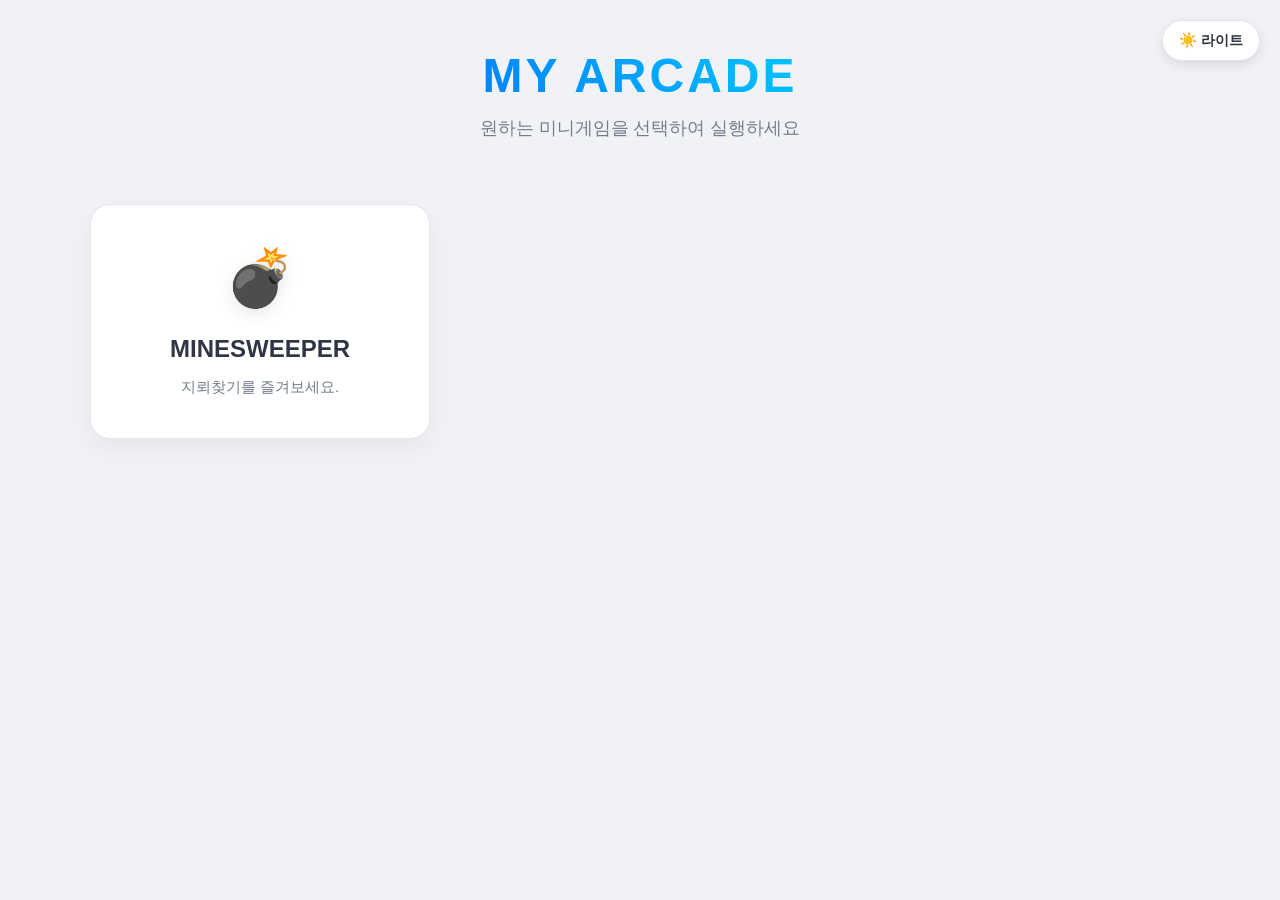
==== index.html @ b4081a58 "Add files via upload" ====
<!DOCTYPE html>
<html lang="ko">
<head>
    <meta charset="UTF-8">
    <meta name="viewport" content="width=device-width, initial-scale=1.0">
    <title>My Arcade Center</title>
    <style>
        /* 모든 요소에 부드러운 테마 전환 트랜지션 적용 */
        * {
            margin: 0;
            padding: 0;
            box-sizing: border-box;
            transition: background-color 0.3s ease, color 0.3s ease, border-color 0.3s ease, box-shadow 0.3s ease, transform 0.2s ease;
        }

        /* -----------------------------------------
           1. 라이트 네온 테마 변수
        ----------------------------------------- */
        :root {
            --bg-color: #f1f2f6;
            --text-color: #2f3542;
            --sub-text: #747d8c;
            --panel-bg: rgba(255, 255, 255, 0.85);
            --card-bg: #ffffff;
            --card-border: #e4e7eb;
            --neon-accent: #0081ff;
            --neon-glow: rgba(0, 129, 255, 0.25);
            --title-gradient: linear-gradient(45deg, #0081ff, #00c6ff);
            --theme-btn-bg: #ffffff;
        }

        /* -----------------------------------------
           2. 다크 네온 테마 변수 (기본값 추천)
        ----------------------------------------- */
        html.dark-theme {
            --bg-color: #0b0f19;
            --text-color: #ffffff;
            --sub-text: #94a3b8;
            --panel-bg: rgba(22, 31, 48, 0.5);
            --card-bg: #111827;
            --card-border: #1f2937;
            --neon-accent: #00f2fe;
            --neon-glow: rgba(0, 242, 254, 0.4);
            --title-gradient: linear-gradient(45deg, #00f2fe, #4facfe);
            --theme-btn-bg: #1f2937;
        }

        body {
            font-family: -apple-system, BlinkMacSystemFont, 'Segoe UI', Roboto, sans-serif;
            background-color: var(--bg-color);
            color: var(--text-color);
            min-height: 100vh;
            display: flex;
            flex-direction: column;
            align-items: center;
            padding: 3rem 1.5rem;
            position: relative;
        }

        /* 우측 상단 수동 테마 조절 토글 버튼 */
        #theme-toggle {
            position: absolute;
            top: 20px;
            right: 20px;
            background: var(--theme-btn-bg);
            border: 1px solid var(--card-border);
            color: var(--text-color);
            padding: 10px 16px;
            border-radius: 30px;
            cursor: pointer;
            font-size: 0.9rem;
            font-weight: bold;
            box-shadow: 0 4px 12px rgba(0,0,0,0.1);
            display: flex;
            align-items: center;
            gap: 8px;
            z-index: 10;
        }
        #theme-toggle:hover {
            transform: translateY(-2px);
        }

        header {
            text-align: center;
            margin-bottom: 4rem;
        }

        header h1 {
            font-size: 3rem;
            font-weight: 900;
            letter-spacing: 3px;
            background: var(--title-gradient);
            -webkit-background-clip: text;
            -webkit-text-fill-color: transparent;
            margin-bottom: 0.8rem;
            text-transform: uppercase;
        }

        header p {
            color: var(--sub-text);
            font-size: 1.1rem;
            font-weight: 500;
        }

        /* 게임 선택 카드 그리드 컨테이너 */
        .game-container {
            display: grid;
            grid-template-columns: repeat(auto-fill, minmax(280px, 1fr));
            gap: 2.5rem;
            width: 100%;
            max-width: 1100px;
        }

        /* 게임 카드 프리미엄 디자인 */
        .game-card {
            background: var(--card-bg);
            border: 1px solid var(--card-border);
            border-radius: 20px;
            padding: 2.5rem 2rem;
            text-align: center;
            text-decoration: none;
            color: var(--text-color);
            display: flex;
            flex-direction: column;
            align-items: center;
            box-shadow: 0 10px 25px rgba(0, 0, 0, 0.05);
            cursor: pointer;
            position: relative;
            overflow: hidden;
        }

        /* 카드 마우스 호버 화려한 이펙트 */
        .game-card:hover {
            transform: translateY(-8px);
            border-color: var(--neon-accent);
            box-shadow: 0 15px 35px var(--neon-glow);
        }

        /* 호버 시 내부 아이콘 애니메이션 */
        .game-card:hover .game-icon {
            transform: scale(1.15) rotate(5deg);
        }

        .game-icon {
            font-size: 3.5rem;
            margin-bottom: 1.5rem;
            transition: transform 0.3s ease;
            filter: drop-shadow(0 4px 8px rgba(0,0,0,0.1));
        }

        .game-title {
            font-size: 1.5rem;
            font-weight: 800;
            margin-bottom: 0.8rem;
        }

        .game-desc {
            font-size: 0.95rem;
            color: var(--sub-text);
            line-height: 1.5;
            word-break: keep-all;
        }

        /* 장식용 네온 바텀 라인 */
        .game-card::after {
            content: '';
            position: absolute;
            bottom: 0;
            left: 0;
            width: 100%;
            height: 4px;
            background: var(--title-gradient);
            opacity: 0;
            transition: opacity 0.3s ease;
        }
        .game-card:hover::after {
            opacity: 1;
        }
    </style>
</head>
<body>

    <!-- 상단 테마 토글 버튼 -->
    <button id="theme-toggle" onclick="toggleTheme()">☀️ 라이트</button>

    <header>
        <h1>My Arcade</h1>
        <p>원하는 미니게임을 선택하여 실행하세요</p>
    </header>

    <!-- 게임 카드가 정렬되는 본문 그리드 영역 -->
    <main class="game-container">
        
        <!-- 1. 지뢰찾기 게임 카드 (제공하신 폴더 링크 세팅) -->
        <a href="games/minesweeper/minesweeper.html" class="game-card">
            <div class="game-icon">💣</div>
            <div class="game-title">MINESWEEPER</div>
            <div class="game-desc">지뢰찾기를 즐겨보세요.</div>
        </a>

        <!-- 2. 추후 추가될 다른 게임 예시 (주석을 풀거나 복사해서 확장하세요) -->
        <!--
        <a href="games/tetris/tetris.html" class="game-card">
            <div class="game-icon">🧱</div>
            <div class="game-title">TETRIS PRO</div>
            <div class="game-desc">낙하하는 블록들을 빈틈없이 조립하여 한 번에 라인을 클리어하세요!</div>
        </a>
        -->

    </main>

    <script>
        const themeToggleBtn = document.getElementById('theme-toggle');

        /* -----------------------------------------
           🌗 지뢰찾기에서 적용된 수동/자동 테마 관리 이식
        ----------------------------------------- */
        function initTheme() {
            // 1. 이전에 브라우저에 저장된 테마 쿠키가 있는지 확인
            const savedTheme = localStorage.getItem('arcade-theme');
            
            if (savedTheme) {
                if (savedTheme === 'dark') {
                    document.documentElement.classList.add('dark-theme');
                    themeToggleBtn.innerText = '🌙 다크';
                } else {
                    document.documentElement.classList.remove('dark-theme');
                    themeToggleBtn.innerText = '☀️ 라이트';
                }
            } else {
                // 2. 저장된 값이 없다면 유저의 운영체제(윈도우/맥/모바일) 시스템 테마 감지
                const prefersDark = window.matchMedia('(prefers-color-scheme: dark)').matches;
                if (prefersDark) {
                    document.documentElement.classList.add('dark-theme');
                    themeToggleBtn.innerText = '🌙 다크';
                } else {
                    document.documentElement.classList.remove('dark-theme');
                    themeToggleBtn.innerText = '☀️ 라이트';
                }
            }
        }

        // 버튼을 누를 때마다 실행되는 테마 토글 함수
        function toggleTheme() {
            const isDark = document.documentElement.classList.toggle('dark-theme');
            if (isDark) {
                themeToggleBtn.innerText = '🌙 다크';
                localStorage.setItem('arcade-theme', 'dark');
            } else {
                themeToggleBtn.innerText = '☀️ 라이트';
                localStorage.setItem('arcade-theme', 'light');
            }
        }

        // 웹페이지 로드 시 테마 초기화 진행
        initTheme();
    </script>
</body>
</html>
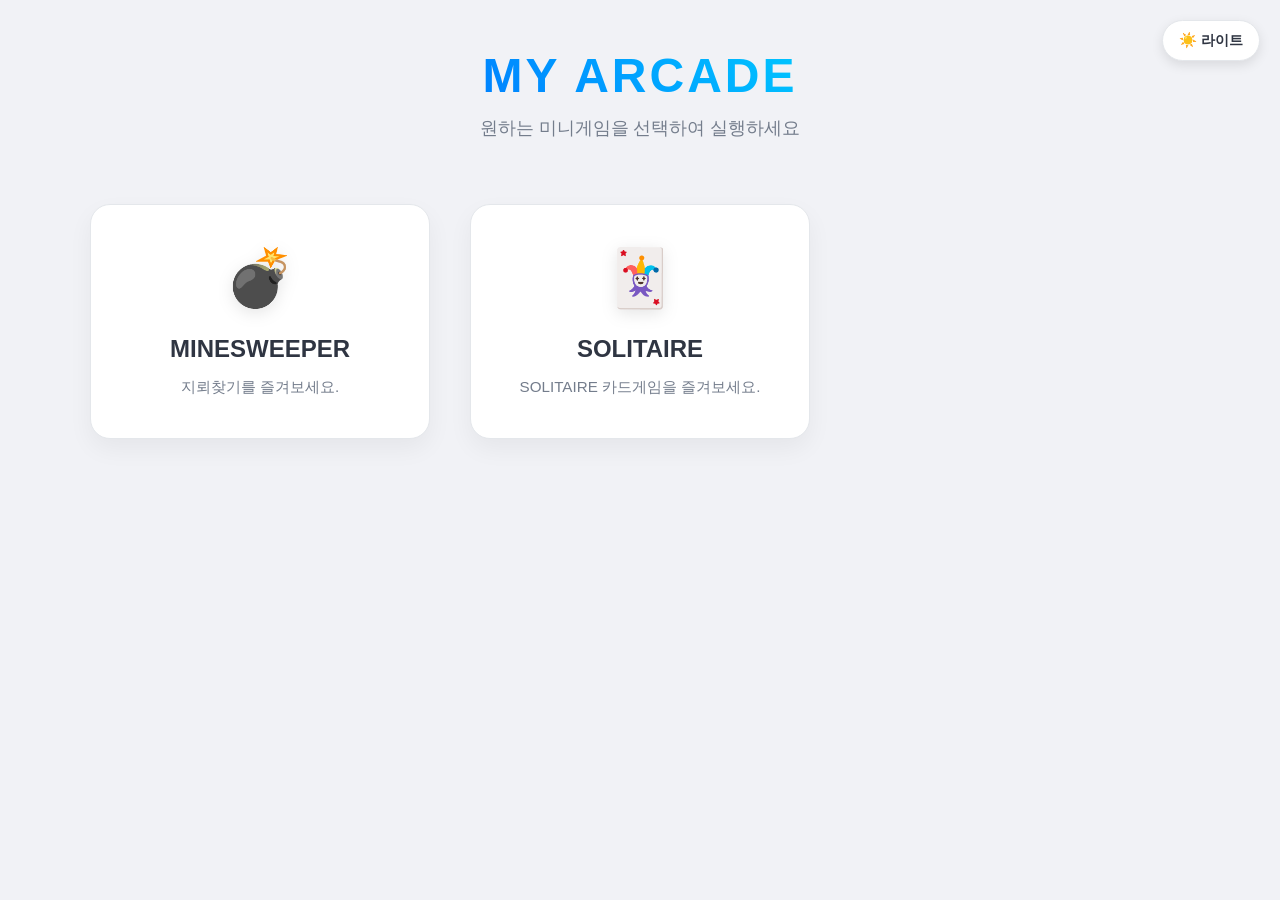
==== commit 706bbd64: "솔리테어 추가" ====
--- a/index.html
+++ b/index.html
@@ -196,6 +196,12 @@
             <div class="game-icon">💣</div>
             <div class="game-title">MINESWEEPER</div>
             <div class="game-desc">지뢰찾기를 즐겨보세요.</div>
+        </a>
+
+        <a href="games/solitaire/solitaire.html" class="game-card">
+            <div class="game-icon">🃏</div>
+            <div class="game-title">SOLITAIRE</div>
+            <div class="game-desc">SOLITAIRE 카드게임을 즐겨보세요.</div>
         </a>
 
         <!-- 2. 추후 추가될 다른 게임 예시 (주석을 풀거나 복사해서 확장하세요) -->
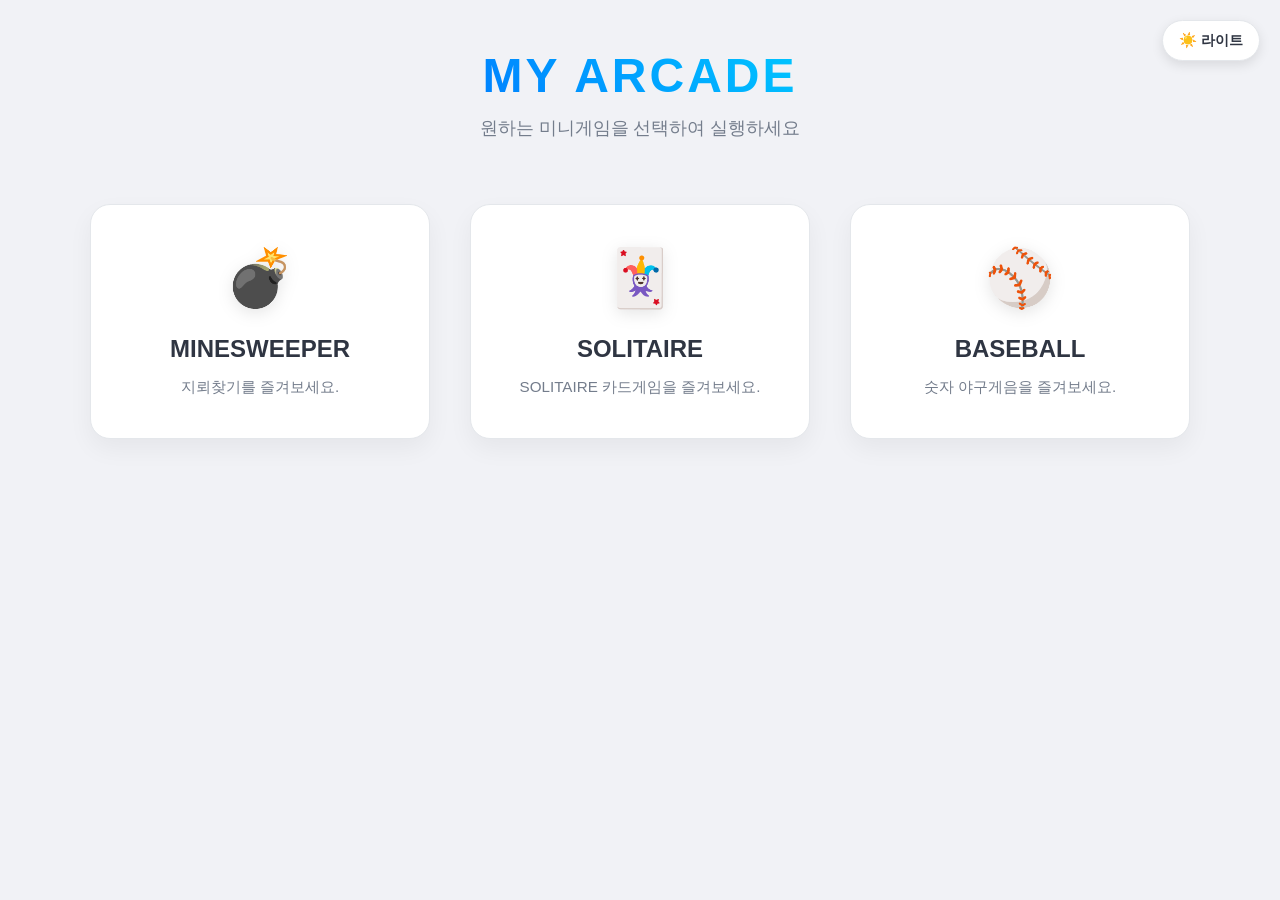
==== commit 3de0b540: "숫자야구게임 링크 추가" ====
--- a/index.html
+++ b/index.html
@@ -202,6 +202,12 @@
             <div class="game-icon">🃏</div>
             <div class="game-title">SOLITAIRE</div>
             <div class="game-desc">SOLITAIRE 카드게임을 즐겨보세요.</div>
+        </a>
+
+        <a href="games/baseball/baseball.html" class="game-card">
+            <div class="game-icon">⚾</div>
+            <div class="game-title">BASEBALL</div>
+            <div class="game-desc">숫자 야구게음을 즐겨보세요.</div>
         </a>
 
         <!-- 2. 추후 추가될 다른 게임 예시 (주석을 풀거나 복사해서 확장하세요) -->
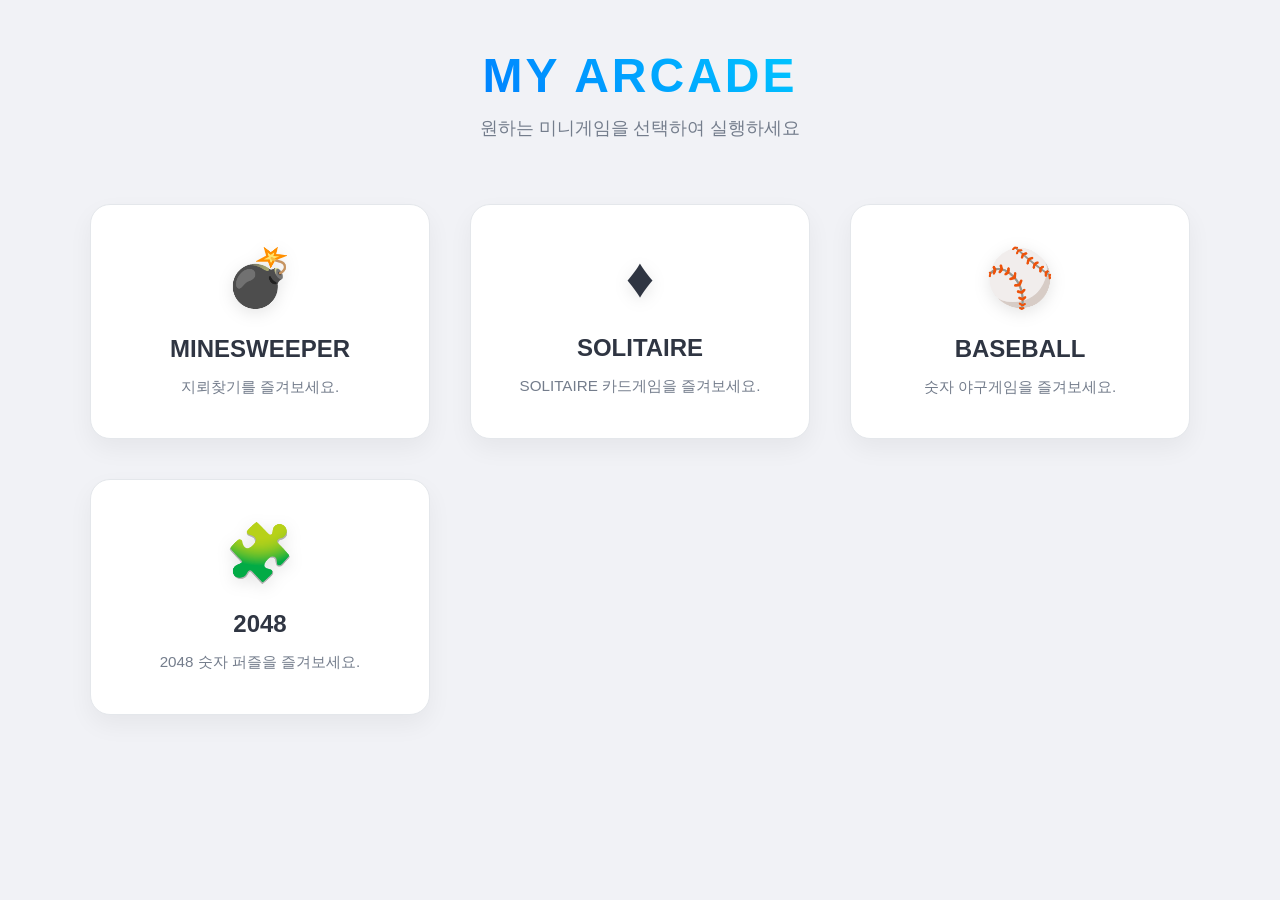
==== commit 70ce20cd: "홈 이동 기능 추가" ====
--- a/index.html
+++ b/index.html
@@ -5,7 +5,7 @@
     <meta name="viewport" content="width=device-width, initial-scale=1.0">
     <title>My Arcade Center</title>
     <style>
-        /* 모든 요소에 부드러운 테마 전환 트랜지션 적용 */
+        /* 모든 요소에 부드러운 전환 트랜지션 적용 */
         * {
             margin: 0;
             padding: 0;
@@ -14,7 +14,7 @@
         }
 
         /* -----------------------------------------
-           1. 라이트 네온 테마 변수
+           1. 라이트 네온 테마 변수 고정
         ----------------------------------------- */
         :root {
             --bg-color: #f1f2f6;
@@ -26,23 +26,6 @@
             --neon-accent: #0081ff;
             --neon-glow: rgba(0, 129, 255, 0.25);
             --title-gradient: linear-gradient(45deg, #0081ff, #00c6ff);
-            --theme-btn-bg: #ffffff;
-        }
-
-        /* -----------------------------------------
-           2. 다크 네온 테마 변수 (기본값 추천)
-        ----------------------------------------- */
-        html.dark-theme {
-            --bg-color: #0b0f19;
-            --text-color: #ffffff;
-            --sub-text: #94a3b8;
-            --panel-bg: rgba(22, 31, 48, 0.5);
-            --card-bg: #111827;
-            --card-border: #1f2937;
-            --neon-accent: #00f2fe;
-            --neon-glow: rgba(0, 242, 254, 0.4);
-            --title-gradient: linear-gradient(45deg, #00f2fe, #4facfe);
-            --theme-btn-bg: #1f2937;
         }
 
         body {
@@ -55,29 +38,6 @@
             align-items: center;
             padding: 3rem 1.5rem;
             position: relative;
-        }
-
-        /* 우측 상단 수동 테마 조절 토글 버튼 */
-        #theme-toggle {
-            position: absolute;
-            top: 20px;
-            right: 20px;
-            background: var(--theme-btn-bg);
-            border: 1px solid var(--card-border);
-            color: var(--text-color);
-            padding: 10px 16px;
-            border-radius: 30px;
-            cursor: pointer;
-            font-size: 0.9rem;
-            font-weight: bold;
-            box-shadow: 0 4px 12px rgba(0,0,0,0.1);
-            display: flex;
-            align-items: center;
-            gap: 8px;
-            z-index: 10;
-        }
-        #theme-toggle:hover {
-            transform: translateY(-2px);
         }
 
         header {
@@ -111,15 +71,15 @@
             max-width: 1100px;
         }
 
-        /* 게임 카드 프리미엄 디자인 */
+        /* 게임 카드 프리미엄 디자인 및 a 태그 스타일 초기화 */
         .game-card {
             background: var(--card-bg);
             border: 1px solid var(--card-border);
             border-radius: 20px;
             padding: 2.5rem 2rem;
             text-align: center;
-            text-decoration: none;
-            color: var(--text-color);
+            text-decoration: none; /* 링크 밑줄 제거 */
+            color: var(--text-color);   /* 파란 글씨 색상 초기화 */
             display: flex;
             flex-direction: column;
             align-items: center;
@@ -173,15 +133,13 @@
             opacity: 0;
             transition: opacity 0.3s ease;
         }
+        
         .game-card:hover::after {
             opacity: 1;
         }
     </style>
 </head>
 <body>
-
-    <!-- 상단 테마 토글 버튼 -->
-    <button id="theme-toggle" onclick="toggleTheme()">☀️ 라이트</button>
 
     <header>
         <h1>My Arcade</h1>
@@ -191,81 +149,35 @@
     <!-- 게임 카드가 정렬되는 본문 그리드 영역 -->
     <main class="game-container">
         
-        <!-- 1. 지뢰찾기 게임 카드 (제공하신 폴더 링크 세팅) -->
+        <!-- 1. 지뢰찾기 게임 카드 -->
         <a href="games/minesweeper/minesweeper.html" class="game-card">
             <div class="game-icon">💣</div>
             <div class="game-title">MINESWEEPER</div>
             <div class="game-desc">지뢰찾기를 즐겨보세요.</div>
         </a>
 
+        <!-- 2. 솔리테어 게임 카드 -->
         <a href="games/solitaire/solitaire.html" class="game-card">
-            <div class="game-icon">🃏</div>
+            <div class="game-icon">♦️</div>
             <div class="game-title">SOLITAIRE</div>
             <div class="game-desc">SOLITAIRE 카드게임을 즐겨보세요.</div>
         </a>
 
+        <!-- 3. 숫자 야구 게임 카드 -->
         <a href="games/baseball/baseball.html" class="game-card">
             <div class="game-icon">⚾</div>
             <div class="game-title">BASEBALL</div>
-            <div class="game-desc">숫자 야구게음을 즐겨보세요.</div>
+            <div class="game-desc">숫자 야구게임을 즐겨보세요.</div>
         </a>
 
-        <!-- 2. 추후 추가될 다른 게임 예시 (주석을 풀거나 복사해서 확장하세요) -->
-        <!--
-        <a href="games/tetris/tetris.html" class="game-card">
-            <div class="game-icon">🧱</div>
-            <div class="game-title">TETRIS PRO</div>
-            <div class="game-desc">낙하하는 블록들을 빈틈없이 조립하여 한 번에 라인을 클리어하세요!</div>
+        <!-- 4. 2048 게임 카드 -->
+        <a href="games/num_2048/num_2048.html" class="game-card">
+            <div class="game-icon">🧩</div>
+            <div class="game-title">2048</div>
+            <div class="game-desc">2048 숫자 퍼즐을 즐겨보세요.</div>
         </a>
-        -->
 
     </main>
 
-    <script>
-        const themeToggleBtn = document.getElementById('theme-toggle');
-
-        /* -----------------------------------------
-           🌗 지뢰찾기에서 적용된 수동/자동 테마 관리 이식
-        ----------------------------------------- */
-        function initTheme() {
-            // 1. 이전에 브라우저에 저장된 테마 쿠키가 있는지 확인
-            const savedTheme = localStorage.getItem('arcade-theme');
-            
-            if (savedTheme) {
-                if (savedTheme === 'dark') {
-                    document.documentElement.classList.add('dark-theme');
-                    themeToggleBtn.innerText = '🌙 다크';
-                } else {
-                    document.documentElement.classList.remove('dark-theme');
-                    themeToggleBtn.innerText = '☀️ 라이트';
-                }
-            } else {
-                // 2. 저장된 값이 없다면 유저의 운영체제(윈도우/맥/모바일) 시스템 테마 감지
-                const prefersDark = window.matchMedia('(prefers-color-scheme: dark)').matches;
-                if (prefersDark) {
-                    document.documentElement.classList.add('dark-theme');
-                    themeToggleBtn.innerText = '🌙 다크';
-                } else {
-                    document.documentElement.classList.remove('dark-theme');
-                    themeToggleBtn.innerText = '☀️ 라이트';
-                }
-            }
-        }
-
-        // 버튼을 누를 때마다 실행되는 테마 토글 함수
-        function toggleTheme() {
-            const isDark = document.documentElement.classList.toggle('dark-theme');
-            if (isDark) {
-                themeToggleBtn.innerText = '🌙 다크';
-                localStorage.setItem('arcade-theme', 'dark');
-            } else {
-                themeToggleBtn.innerText = '☀️ 라이트';
-                localStorage.setItem('arcade-theme', 'light');
-            }
-        }
-
-        // 웹페이지 로드 시 테마 초기화 진행
-        initTheme();
-    </script>
 </body>
 </html>
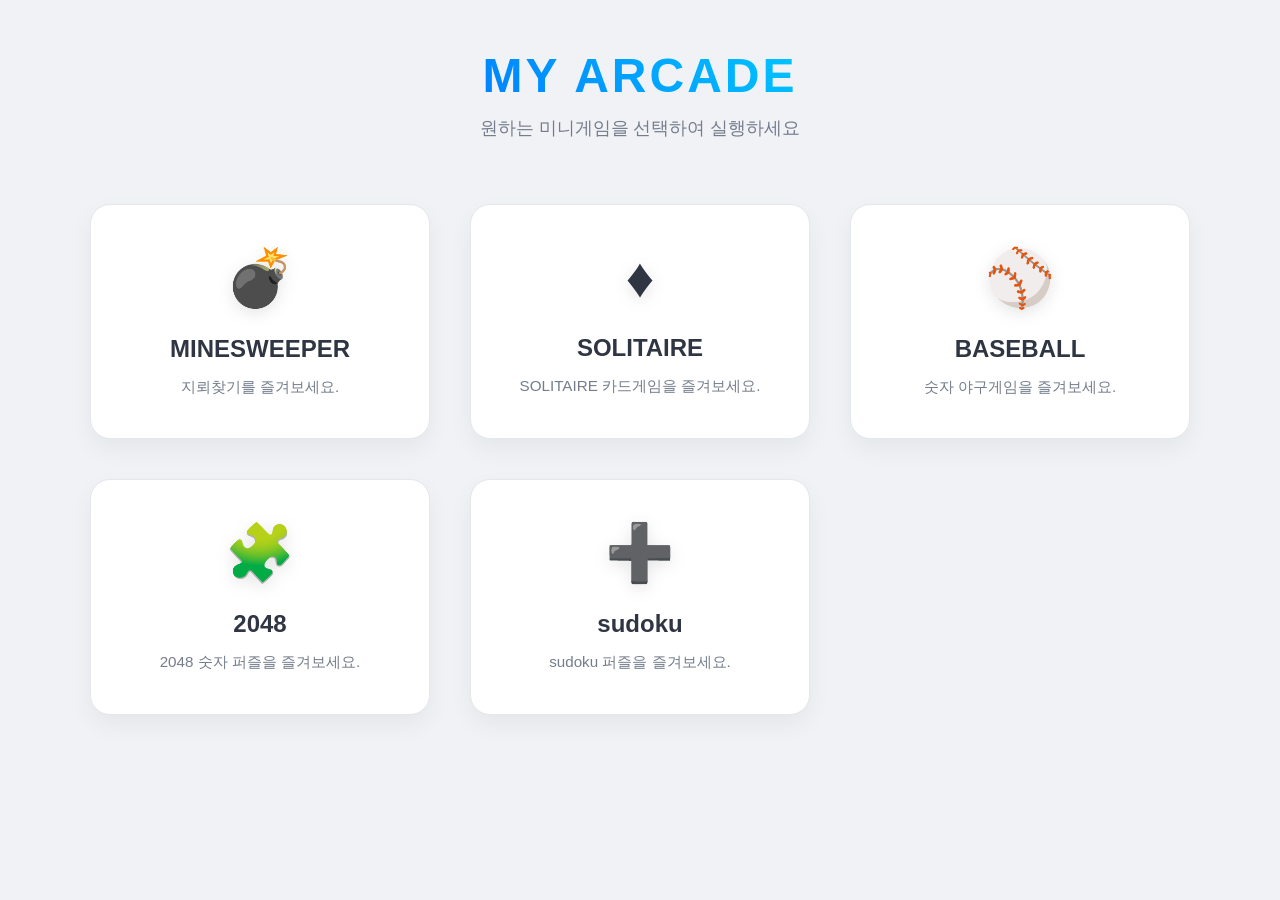
==== commit 3dfea047: "index 스도쿠 페이지  추가" ====
--- a/index.html
+++ b/index.html
@@ -177,6 +177,12 @@
             <div class="game-desc">2048 숫자 퍼즐을 즐겨보세요.</div>
         </a>
 
+        <a href="games/sudoku/sudoku.html" class="game-card">
+            <div class="game-icon" style="color: #0081ff">➕</div>
+            <div class="game-title">sudoku</div>
+            <div class="game-desc">sudoku 퍼즐을 즐겨보세요.</div>
+        </a>
+
     </main>
 
 </body>
